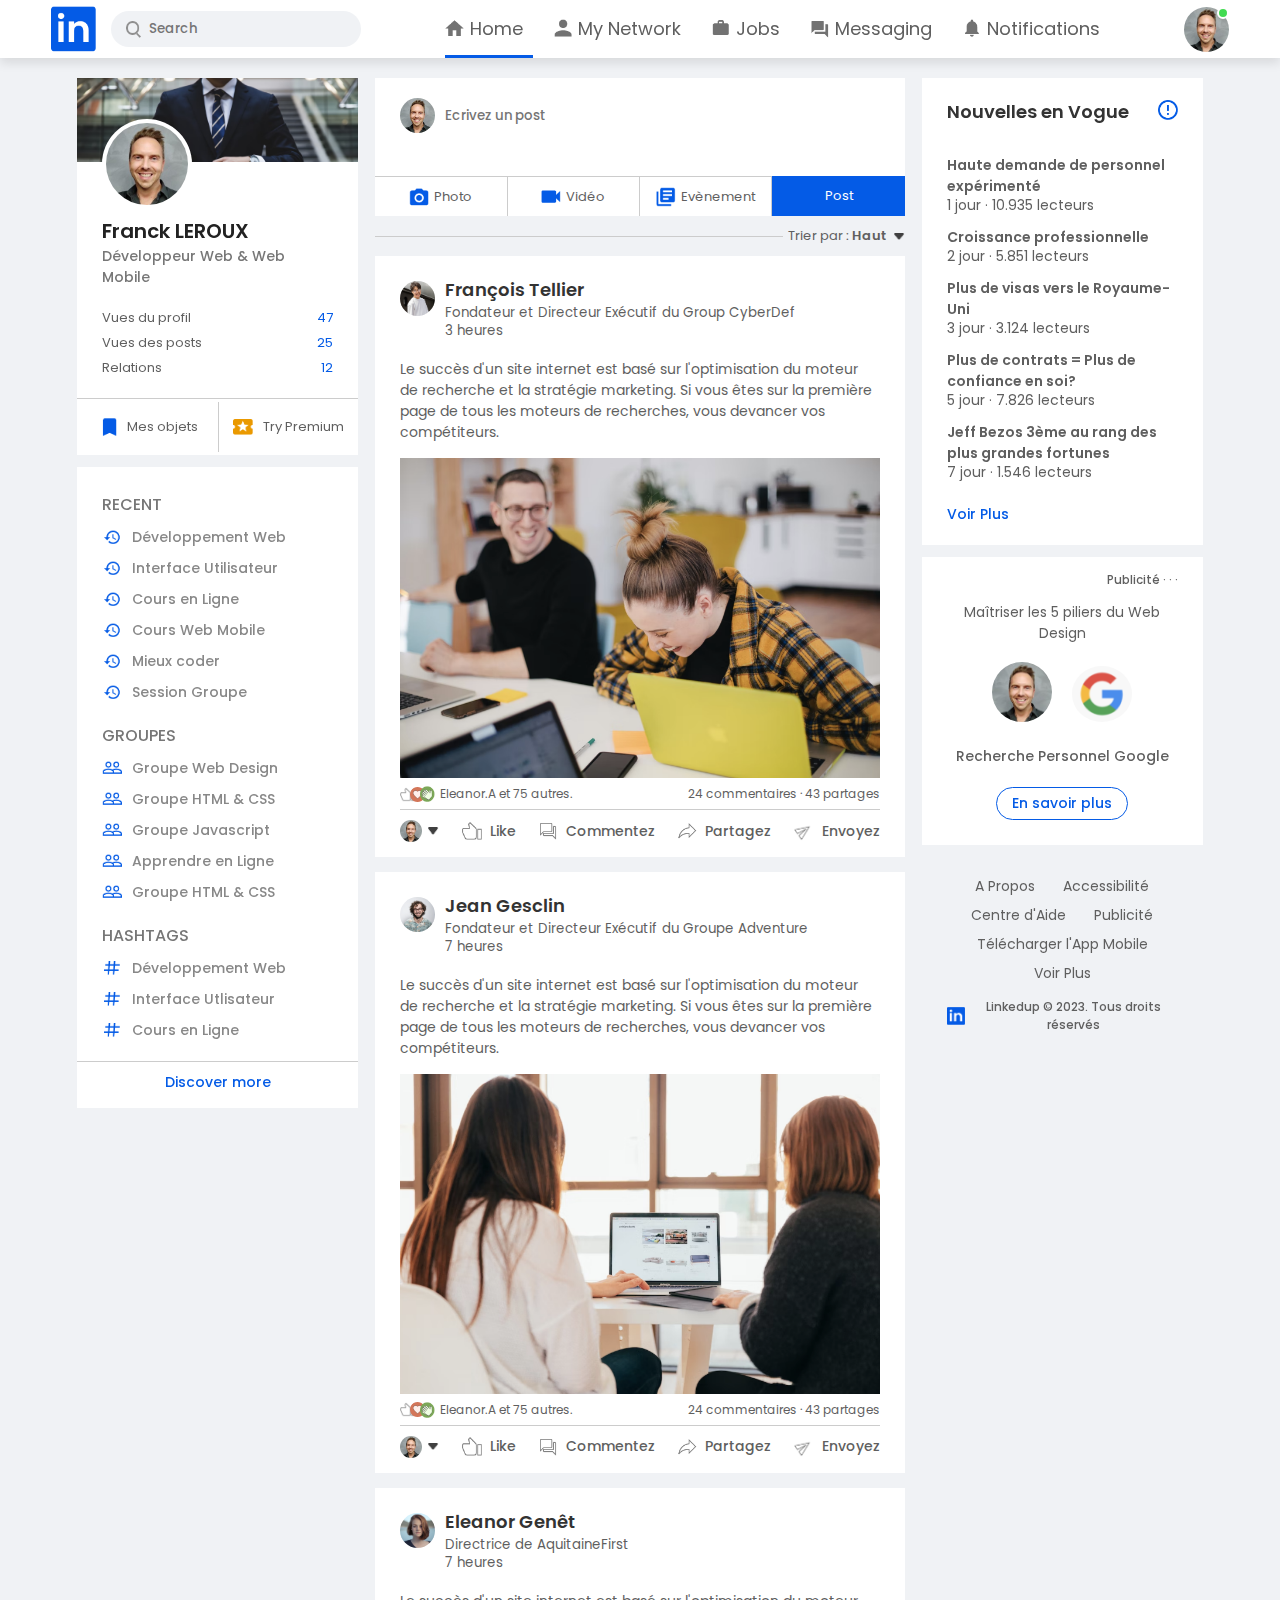
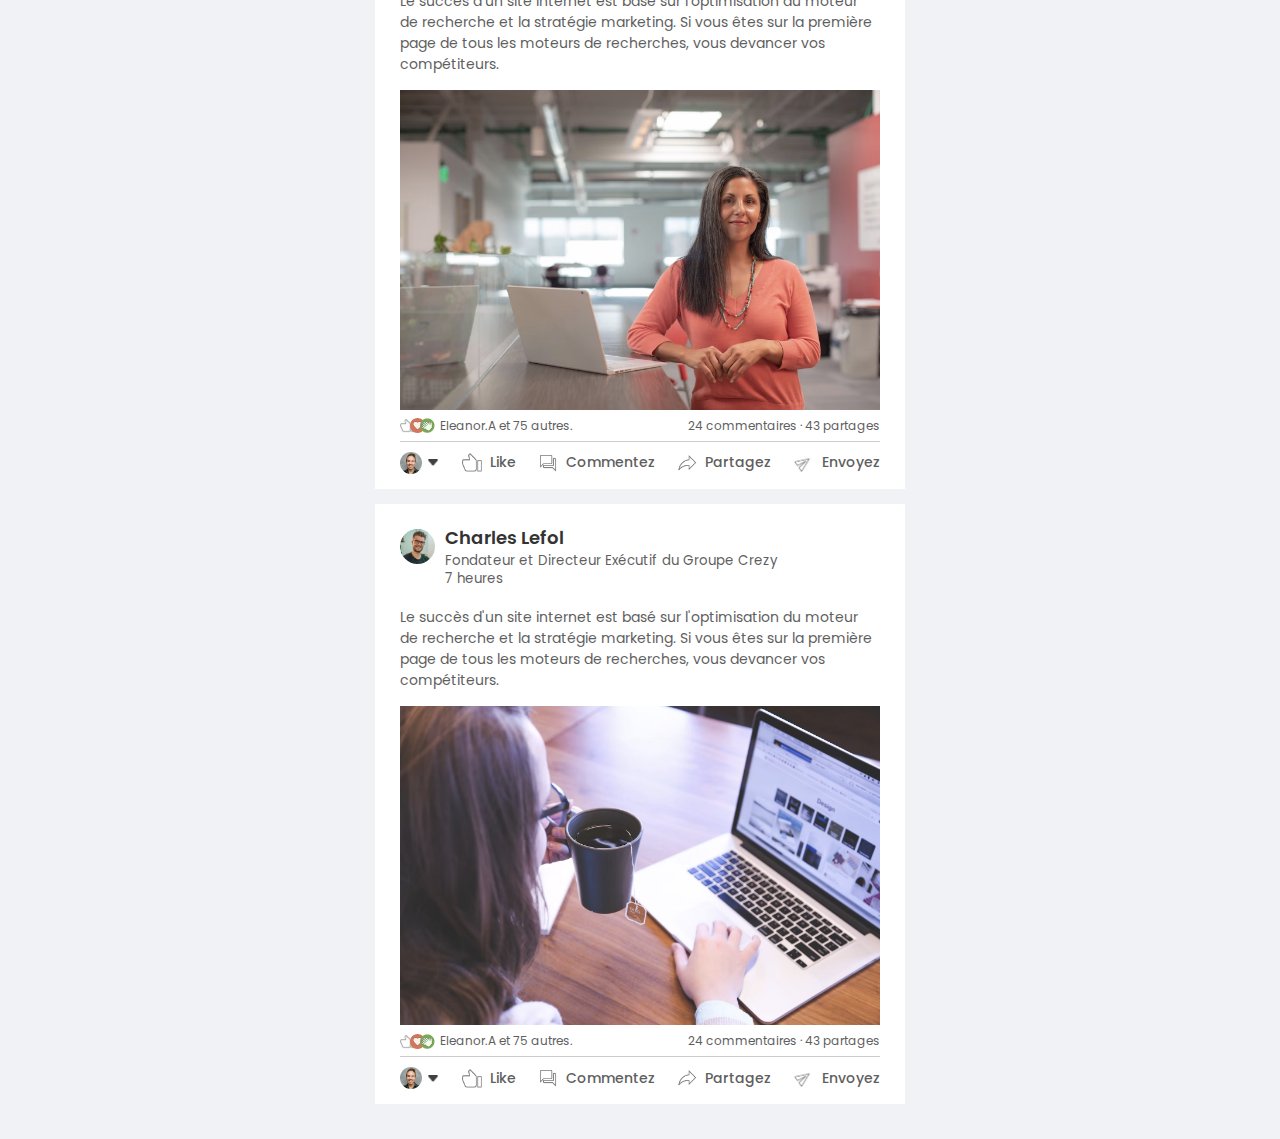
==== index.html @ a4072cbd "new" ====
<!DOCTYPE html>
<html lang="fr">

<head>
    <meta charset="UTF-8">
    <meta name="viewport" content="width=device-width, initial-scale=1.0">
    <title>LinkedUp</title>
    <link rel="stylesheet" href="assets/css/style.css">
    <link rel="preconnect" href="https://fonts.googleapis.com">
    <link rel="preconnect" href="https://fonts.gstatic.com" crossorigin>
    <link href="https://fonts.googleapis.com/css2?family=Poppins:wght@100;200;300;400;500;600;700;800&display=swap"
        rel="stylesheet">
</head>

<body>
    <nav class="navbar">
        <div class="navbar-left">
            <a href="index.html"><img src="assets/images/logo.png" class="logo"></a>
            <div class="search-box">
                <img src="assets/images/search.png">
                <input type="text" placeholder="Search">
            </div>
        </div>

        <div class="navbar-center">
            <ul>
                <li><a href="#" class="active-link"><img src="assets/images/home.png"><span>Home</span></a></li>
                <li><a href="#"><img src="assets/images/network.png"><span>My Network</span></a></li>
                <li><a href="#"><img src="assets/images/jobs.png"><span>Jobs</span></a></li>
                <li><a href="#"><img src="assets/images/message.png"><span>Messaging</span></a></li>
                <li><a href="#"><img src="assets/images/notification.png"><span>Notifications</span></a></li>
            </ul>
        </div>
        <div class="navbar-right">
            <div class="online">
                <img src="assets/images/maphoto.jpg" class="nav-profile-img">
            </div>
        </div>

        <!---------- PROFILE_DROP_DOWN_MENU ---------->

        <div class="profile-menu-wrap" id="profileMenu">
            <div class="profile-menu">
                <div class="user-info">
                    <img src="assets/images/maphoto.jpg">
                    <div>
                        <h3>Franck LEROUX</h3>
                        <a href="#">Voir mon profil</a>
                    </div>
                    <div id="dark-btn"><span></span></div>
                </div>
                <hr>
                <a href="#" class="profile-menu-link">
                    <img src="assets/images/feedback.png">
                    <p>Give Feedback</p>
                    <span>></span>
                </a>
                <a href="#" class="profile-menu-link">
                    <img src="assets/images/setting.png">
                    <p>Réglages & Confidentialité</p>
                    <span>></span>
                </a>
                <a href="#" class="profile-menu-link">
                    <img src="assets/images/help.png">
                    <p>Aide & Support</p>
                    <span>></span>
                </a>
                <a href="#" class="profile-menu-link">
                    <img src="assets/images/display.png">
                    <p>Affichage & Accessibilité</p>
                    <span>></span>
                </a>
                <a href="#" class="profile-menu-link">
                    <img src="assets/images/logout.png">
                    <p>Déconnexion</p>
                    <span>></span>
                </a>
            </div>
        </div>
    </nav>

    <!---------- CONTENT ---------->
    <div class="container">
        <!---------- LEFT_SIDE ---------->
        <div class="left-sidebar">
            <div class="sidebar-profile-box">
                <img src="assets/images/cover-pic.png" width="100%">
                <div class="sidebar-profile-info">
                    <img src="assets/images/maphoto.jpg">
                    <h1>Franck LEROUX</h1>
                    <h3>Développeur Web & Web Mobile</h3>
                    <ul>
                        <li>Vues du profil<span>47</span></li>
                        <li>Vues des posts<span>25</span></li>
                        <li>Relations<span>12</span></li>
                    </ul>
                </div>

                <div class="sidebar-profile-link">
                    <a href="#"><img src="assets/images/items.png">Mes objets</a>
                    <a href="#"><img src="assets/images/premium.png">Try Premium</a>
                </div>
            </div>
            <div class="sidebar-activity">
                <h3>RECENT</h3>
                <a href="#"><img src="assets/images/recent.png">Développement Web</a>
                <a href="#"><img src="assets/images/recent.png">Interface Utilisateur</a>
                <a href="#"><img src="assets/images/recent.png">Cours en Ligne</a>
                <a href="#"><img src="assets/images/recent.png">Cours Web Mobile</a>
                <a href="#"><img src="assets/images/recent.png">Mieux coder</a>
                <a href="#"><img src="assets/images/recent.png">Session Groupe</a>
                <h3>GROUPES</h3>
                <a href="#"><img src="assets/images/group.png">Groupe Web Design</a>
                <a href="#"><img src="assets/images/group.png">Groupe HTML & CSS</a>
                <a href="#"><img src="assets/images/group.png">Groupe Javascript</a>
                <a href="#"><img src="assets/images/group.png">Apprendre en Ligne</a>
                <a href="#"><img src="assets/images/group.png">Groupe HTML & CSS</a>
                <h3>HASHTAGS</h3>
                <a href="#"><img src="assets/images/hashtag.png">Développement Web</a>
                <a href="#"><img src="assets/images/hashtag.png">Interface Utlisateur</a>
                <a href="#"><img src="assets/images/hashtag.png">Cours en Ligne</a>
                <div class="discover-more-link">
                    <a href="#">Discover more</a>
                </div>
            </div>

        </div>
        <!---------- MAIN_CONTENT ---------->
        <div class="main-content">
            <div class="create-post">
                <div class="create-post-input">
                    <img src="assets/images/maphoto.jpg">
                    <textarea rows="3" placeholder="Ecrivez un post"></textarea>
                </div>
                <div class="create-post-links">
                    <li><img src="assets/images/photo.png">Photo</li>
                    <li><img src="assets/images/video.png">Vidéo</li>
                    <li><img src="assets/images/event.png">Evènement</li>
                    <li>Post</li>
                </div>
            </div>

            <div class="sort-by">
                <hr>
                <p>Trier par : <span>Haut <img src="assets/images/down-arrow.png"></span></p>
            </div>

            <div class="post">
                <div class="post-author">
                    <img src="assets/images/user-5.png">
                    <div>
                        <h1>François Tellier</h1>
                        <small>Fondateur et Directeur Exécutif du Group CyberDef</small>
                        <small>3 heures</small>
                    </div>
                </div>
                <p>Le succès d'un site internet est basé sur l'optimisation du moteur de recherche et la stratégie
                    marketing. Si vous êtes sur la première page de tous les moteurs de recherches, vous devancer vos
                    compétiteurs.</p>
                <img src="assets/images/post-image-1.png" width="100%">
                <div class="post-stats">
                    <div>
                        <img src="assets/images/thumbsup.png">
                        <img src="assets/images/love.png">
                        <img src="assets/images/clap.png">
                        <span class="liked-users">Eleanor.A et 75 autres.</span>
                    </div>
                    <div>
                        <span>24 commentaires &middot; 43 partages</span>
                    </div>
                </div>
                <div class="post-activity">
                    <div>
                        <img src="assets/images/maphoto.jpg" class="post-activity-user-icon">
                        <img src="assets/images/down-arrow.png" class="post-activity-arrow-icon">
                    </div>
                    <div class="post-activity-link">
                        <img src="assets/images/like.png">
                        <span>Like</span>
                    </div>
                    <div class="post-activity-link">
                        <img src="assets/images/comment.png">
                        <span>Commentez</span>
                    </div>
                    <div class="post-activity-link">
                        <img src="assets/images/share.png">
                        <span>Partagez</span>
                    </div>
                    <div class="post-activity-link">
                        <img src="assets/images/send.png">
                        <span>Envoyez</span>
                    </div>
                </div>
            </div>
            <div class="post">
                <div class="post-author">
                    <img src="assets/images/user-2.png">
                    <div>
                        <h1>Jean Gesclin</h1>
                        <small>Fondateur et Directeur Exécutif du Groupe Adventure</small>
                        <small>7 heures</small>
                    </div>
                </div>
                <p>Le succès d'un site internet est basé sur l'optimisation du moteur de recherche et la stratégie
                    marketing. Si vous êtes sur la première page de tous les moteurs de recherches, vous devancer vos
                    compétiteurs.</p>
                <img src="assets/images/post-image-2.png" width="100%">
                <div class="post-stats">
                    <div>
                        <img src="assets/images/thumbsup.png">
                        <img src="assets/images/love.png">
                        <img src="assets/images/clap.png">
                        <span class="liked-users">Eleanor.A et 75 autres.</span>
                    </div>
                    <div>
                        <span>24 commentaires &middot; 43 partages</span>
                    </div>
                </div>
                <div class="post-activity">
                    <div>
                        <img src="assets/images/maphoto.jpg" class="post-activity-user-icon">
                        <img src="assets/images/down-arrow.png" class="post-activity-arrow-icon">
                    </div>
                    <div class="post-activity-link">
                        <img src="assets/images/like.png">
                        <span>Like</span>
                    </div>
                    <div class="post-activity-link">
                        <img src="assets/images/comment.png">
                        <span>Commentez</span>
                    </div>
                    <div class="post-activity-link">
                        <img src="assets/images/share.png">
                        <span>Partagez</span>
                    </div>
                    <div class="post-activity-link">
                        <img src="assets/images/send.png">
                        <span>Envoyez</span>
                    </div>
                </div>
            </div>
            <div class="post">
                <div class="post-author">
                    <img src="assets/images/user-3.png">
                    <div>
                        <h1>Eleanor Genêt</h1>
                        <small>Directrice de AquitaineFirst</small>
                        <small>7 heures</small>
                    </div>
                </div>
                <p>Le succès d'un site internet est basé sur l'optimisation du moteur de recherche et la stratégie
                    marketing. Si vous êtes sur la première page de tous les moteurs de recherches, vous devancer vos
                    compétiteurs.</p>
                <img src="assets/images/post-image-3.png" width="100%">
                <div class="post-stats">
                    <div>
                        <img src="assets/images/thumbsup.png">
                        <img src="assets/images/love.png">
                        <img src="assets/images/clap.png">
                        <span class="liked-users">Eleanor.A et 75 autres.</span>
                    </div>
                    <div>
                        <span>24 commentaires &middot; 43 partages</span>
                    </div>
                </div>
                <div class="post-activity">
                    <div>
                        <img src="assets/images/maphoto.jpg" class="post-activity-user-icon">
                        <img src="assets/images/down-arrow.png" class="post-activity-arrow-icon">
                    </div>
                    <div class="post-activity-link">
                        <img src="assets/images/like.png">
                        <span>Like</span>
                    </div>
                    <div class="post-activity-link">
                        <img src="assets/images/comment.png">
                        <span>Commentez</span>
                    </div>
                    <div class="post-activity-link">
                        <img src="assets/images/share.png">
                        <span>Partagez</span>
                    </div>
                    <div class="post-activity-link">
                        <img src="assets/images/send.png">
                        <span>Envoyez</span>
                    </div>
                </div>
            </div>
            <div class="post">
                <div class="post-author">
                    <img src="assets/images/user-1.png">
                    <div>
                        <h1>Charles Lefol</h1>
                        <small>Fondateur et Directeur Exécutif du Groupe Crezy</small>
                        <small>7 heures</small>
                    </div>
                </div>
                <p>Le succès d'un site internet est basé sur l'optimisation du moteur de recherche et la stratégie
                    marketing. Si vous êtes sur la première page de tous les moteurs de recherches, vous devancer vos
                    compétiteurs.</p>
                <img src="assets/images/post-image-4.png" width="100%">
                <div class="post-stats">
                    <div>
                        <img src="assets/images/thumbsup.png">
                        <img src="assets/images/love.png">
                        <img src="assets/images/clap.png">
                        <span class="liked-users">Eleanor.A et 75 autres.</span>
                    </div>
                    <div>
                        <span>24 commentaires &middot; 43 partages</span>
                    </div>
                </div>
                <div class="post-activity">
                    <div>
                        <img src="assets/images/maphoto.jpg" class="post-activity-user-icon">
                        <img src="assets/images/down-arrow.png" class="post-activity-arrow-icon">
                    </div>
                    <div class="post-activity-link">
                        <img src="assets/images/like.png">
                        <span>Like</span>
                    </div>
                    <div class="post-activity-link">
                        <img src="assets/images/comment.png">
                        <span>Commentez</span>
                    </div>
                    <div class="post-activity-link">
                        <img src="assets/images/share.png">
                        <span>Partagez</span>
                    </div>
                    <div class="post-activity-link">
                        <img src="assets/images/send.png">
                        <span>Envoyez</span>
                    </div>
                </div>
            </div>

        </div>
        <!---------- RIGHT_SIDE ---------->
        <div class="right-sidebar">
            <div class="sidebar-news">
                <img src="assets/images/more.png" class="info-icon">
                <h3>Nouvelles en Vogue</h3>
                <a href="#">Haute demande de personnel expérimenté</a>
                <span>1 jour &middot; 10.935 lecteurs</span>

                <a href="#">Croissance professionnelle</a>
                <span>2 jour &middot; 5.851 lecteurs</span>

                <a href="#">Plus de visas vers le Royaume-Uni</a>
                <span>3 jour &middot; 3.124 lecteurs</span>

                <a href="#">Plus de contrats = Plus de confiance en soi?</a>
                <span>5 jour &middot; 7.826 lecteurs</span>

                <a href="#">Jeff Bezos 3ème au rang des plus grandes fortunes</a>
                <span>7 jour &middot; 1.546 lecteurs</span>

                <a href="#" class="read-more-link">Voir Plus</a>
            </div>
            <div class="sidebar-ad">
                <small>Publicité &middot; &middot; &middot;</small>
                <p>Maîtriser les 5 piliers du Web Design</p>
                <div>
                    <img src="assets/images/maphoto.jpg">
                    <img src="assets/images/google.png">
                </div>
                <b>Recherche Personnel Google</b>
                <a href="#" class="ad-link">En savoir plus</a>
            </div>
            <div class="sidebar-useful-links">
                <a href="#">A Propos</a>
                <a href="#">Accessibilité</a>
                <a href="#">Centre d'Aide</a>
                <a href="#">Publicité</a>
                <a href="#">Télécharger l'App Mobile</a>
                <a href="#">Voir Plus</a>

                <div class="copyright-msg">
                    <img src="assets/images/logo.png">
                    <p>Linkedup &copy; 2023. Tous droits réservés</p>
                </div>

            </div>
        </div>
    </div>

    <script src="assets/js/script.js"></script>
</body>

</html>
---- assets/css/style.css ----
*{
    margin:0;
    padding:0;
    box-sizing:border-box;
    font-family: 'Poppins', sans-serif;
}
body{
    background-color: #f0f2f5;
    color:#5f5f5f;
}
a{
    text-decoration:none;
    color:#5f5f5f;
}
.navbar{
    display:flex;
    justify-content: space-between;
    align-items: center;
    background: #fff;
    padding:6px 4%;
    position:sticky;
    top:0;
    z-index:100;
    box-shadow:0 5px 10px rgba(0,0,0,0.1);
}
.logo{
    width:45px;
    margin-right:15px;
    display:block;
}
.navbar-center ul li{
    display:inline-block;
    list-style: none; 
}
.navbar-center ul li a{
    display: flex;
    align-items: center;
    text-decoration: none;
    font-size:18px;
    margin:5px 8px;
    padding-right:5px;
    position:relative;
}
.navbar-center ul li a img{
    width:30px;
}
.nav-profile-img{
    width:45px;
    border-radius:50%;
    display:block;
    cursor:pointer;
}
.online{
    position:relative;
}
.online::after{
    content:'';
    width:8px;
    height:8px;
    position:absolute;
    top:0;
    right:0;
    background-color: #41db51;
    border:2px solid #fff;
    border-radius:50%;
}
.navbar-center ul li a::after{
    content:'';
    width:0%;
    height:3px;
    background-color: #045be6;
    position:absolute;
    left:5px;
    bottom:-15px;
    transition: width 0.3s;
}
.navbar-center ul li a:hover::after,
.navbar-center ul li a.active-link::after{
    width:100%;
}
.search-box{
    background-color:#f0f2f5;
    width:250px;
    border-radius:20px;
    display:flex;
    align-items:center;
    padding:0 15px;   
}
.search-box img{
    width:15px;
}
.search-box input{
    width:100%;
    border:0;
    outline:none;
    padding:8px;
    background-color: transparent;
}

.navbar-left{
    display:flex;
    align-items: center;
}
.container{
    padding:20px 6%;
    display:flex;
    flex-wrap:wrap;
    justify-content: space-between;
}

/* ---------- left-sidebar ---------- */

.left-sidebar{ 
    position:sticky;
    top:78px;
    align-self: flex-start;
    flex-basis:25%;
}
.sidebar-profile-box{
    background: #fff;
}
.sidebar-profile-info{
    padding:0 25px;
}
.sidebar-profile-info img{
    background: #fff;
    padding:4px;
    width:90px;
    border-radius:50%;
    margin-top:-50px;
}
.sidebar-profile-info h1{
    font-size:20px;
    font-weight:600;
    color:#222;
}
.sidebar-profile-info h3{
    font-size:14px;
    font-weight:500;
    color:#777;
}
.sidebar-profile-info ul{
    list-style: none;
    margin:20px 0;
}
.sidebar-profile-info ul li{
    width: 100%;
    font-size: 13px;
    margin:5px 0;
}
.sidebar-profile-info ul li span{
    float:right;
    color:#045be6;
}
.sidebar-profile-link{
    display:flex;
    align-items: center;
    border-top:1px solid #ccc;
}
.sidebar-profile-link a{
    flex-basis: 50%;
    display:flex;
    align-items: center;
    justify-content:center;
    padding:15px 0;
    font-size:13px;
    border-left:1px solid #ccc;
}
.sidebar-profile-link a:first-child{
    border:0;
}
.sidebar-profile-link a img{
    width:30px;
    padding-right:10px;
}
.sidebar-activity{
    background: #fff;
    padding:5px 25px;
    margin:12px 0;
}
.sidebar-activity h3{
    color:#777;
    font-size:16px;
    font-weight:500;
    margin:20px 0 10px;
}
.sidebar-activity a{
    display:flex;
    align-items:center;
    font-size:14px;
    font-weight:500;
    color:#888;
    margin:10px 0;
}
.sidebar-activity a img{
    width:20px;
    margin-right:10px;
}
.discover-more-link{
    border-top:1px solid #ccc;
    text-align:center;
    margin-top:20px;
    margin-left:-25px;
    margin-right:-25px;
}
.discover-more-link a{
    color:#045be6;
    display:inline-block;
    margin:10px 0;
}

/* ---------- right-sidebar ---------- */

.right-sidebar{
    position:sticky;
    top:78px;
    align-self: flex-start;
    flex-basis:25%;
}
.sidebar-news{
    background: #fff;
    padding:10px 25px;
}
.info-icon{
    width: 20px;
    float:right;
    margin-top:12px;
}
.sidebar-news h3{
    font-size:18px;
    font-weight:600;
    color:#333;
    margin:10px 0 30px;
}
.sidebar-news a{
    display:block;
    font-size:14px;
    font-weight:600;
    margin-top:10px;
    margin-bottom:-5px;
}
.sidebar-news span{
    font-size:14px;
}
.sidebar-news .read-more-link{
    color:#045be6;
    font-weight:500;
    margin:20px 0 10px;
}
.sidebar-ad{
    background: #fff;
    padding:15px 25px;
    text-align: center;
    margin:12px 0;
    font-size:14px;
}
.sidebar-ad img{
    width:60px;
    border-radius:50%;
    margin:8px;
}
.sidebar-ad small{
    float:right;
    font-weight:500;
}
.sidebar-ad p{
    margin:30px 0 10px;
}
.sidebar-ad b{
    display:block;
    font-weight:500;
    margin-top:10px;
}
.ad-link{
    display:inline-block;
    border:1px solid #045be6;
    border-radius:30px;
    margin:20px auto 10px;
    padding:5px 15px;
    color:#045be6;
    font-weight: 500;
}
.sidebar-useful-links{
    padding:15px 25px;
    text-align: center;
}
.sidebar-useful-links a{
    display: inline-block;
    font-size:14px;
    margin:4px 12px;
}
.copyright-msg{
    display:flex;
    align-items:center;
    justify-content: center;
    font-size:12px;
    margin-top:10px;
    font-weight: 500;
}
.copyright-msg img{
    width:18px;
    margin-right:5px;
}

/* ---------- main-content ---------- */
.main-content{
    flex-basis:47%;
    align-self: flex-start;
}
.create-post{
    background: #fff;
}
.create-post-input{
    padding: 20px 25px 10px;
    display:flex;
    align-items: flex-start;
}
.create-post-input img{
    width:35px;
    border-radius:50%;
    margin-right:10px;
}
.create-post-input textarea{
    width:100%;
    border:0;
    outline:0;
    resize:none;
    background:transparent;
    margin-top:8px;
}
::placeholder{
    font-weight: 500;
}
.create-post-links{
    display: flex;
    align-items: flex-start;  
}
.create-post-links li{
    list-style: none;
    border-top:1px solid #ccc;
    border-right:1px solid #ccc;
    flex-basis:25%;
    height:40px;
    font-size:13px;
    display:flex;
    align-items:center;
    justify-content: center;
    cursor:pointer;
}
.create-post-links li:last-child{
    border-top:0;
    border-right:0;
    background: #045be6;
    color: #fff;

}
.create-post-links li img{
    width:20px;
    margin-right:5px;
}
.sort-by{
    display:flex;
    align-items: center;
    margin:10px 0;
}
.sort-by hr{
    flex:1;
    border:0;
    height:1px;
    background: #ccc;
}
.sort-by p{
    font-size:13px;
    padding-left:5px;
}
.sort-by p span{
    font-weight:600;
    cursor:pointer;
}
.sort-by p span img{
    width:12px;
    margin-left:3px;
}
.post{
    background: #fff;
    padding:20px 25px 5px;
    margin: 5px 0 15px;
}
.post-author{
    display:flex;
    justify-content: flex-start;
    margin-bottom:20px;
}
.post-author img{
    width:35px;
    height:35px;
    border-radius:50%;
    margin-right:10px;
    margin-top:5px;
}
.post-author h1{
    font-size:18px;
    font-weight:600;
    color: #333;
}
.post-author small{
    display:block;
    margin-bottom:-2px;
}
.post p{
    font-size:14px;
    margin-bottom:15px;
}
.post-stats{
    display:flex;
    flex-wrap: wrap;
    align-items: center;
    justify-content: space-between;
    font-size:12px;
    border-bottom:1px solid #ccc;
    padding-bottom:6px;
    cursor:pointer;
}
.post-stats div{
    display:flex;
    align-items:center;
}
.post-stats img{
    width:15px;
    margin-right:-5px;
}
.liked-users{
    margin-left:10px;
}
.post-activity{
    display:flex;
    align-items: center;
    justify-content: space-between;
    padding:10px 0;
    font-size:14px;
    font-weight:500;
}
.post-activity div{
    display: flex;
    align-items: center;  
}
.post-activity-user-icon{
    width:22px;
    border-radius:50%;
}
.post-activity-arrow-icon{
    width:12px;
    margin-left:5px;
}
.post-activity-link img{
    width:20px;
    margin-right:8px;
}

/* ---------- PROFILE_DROP_DOWN_MENU ---------- */

.profile-menu-wrap{
    position:absolute;
    top:100%;
    right:5%;
    width:90%;
    max-width:380px;
    max-height:0;
    overflow: hidden;
    transition: max-height 0.5s;
}
.profile-menu-wrap.open-menu{
    max-height:450px;
}
.profile-menu{
    background: #222;
    color:#fff;
    padding: 20px;
    margin:10px;
}
.user-info{
    display:flex;
    align-items:center;

}
.user-info img{
    width:50px;
    border-radius:50%;
    margin-right:15px;
}
.user-info h3{
    font-weight:500;
    margin-bottom:-7px;
}
.user-info a{
    color:#c9dbf8;
    font-size:13px;
}
#dark-btn{
    display:flex;
    position:relative;
    margin-left:72px;
  /*  top:45px;
    right:30px; */
    background-color: #666;
    width:44px;
    border-radius: 15px;
    padding: 2px 3px;
    cursor:pointer;
    transition:0.3s;
}
#dark-btn span{
    width:18px;
    height:18px;
    background-color: #f0f2f5;
    border-radius: 50%;
    display:inline-block;
}
#dark-btn.dark-btn-on{
    padding-left:23px;
    background-color: #666;
}

.profile-menu hr{
    border:0;
    height:1px;
    width:100%;
    background: #fff;
    margin:15px 0 10px;
}
.profile-menu-link{
    display:flex;
    align-items:center;
    color: #fff;
    margin:20px 0;
    font-size: 14px;
}
.profile-menu-link img{
    width:40px;
    border-radius:50%;
    margin-right:15px;
}
.profile-menu-link p{
    width:100%;
}
.profile-menu-link span{
    font-size: 18px;
    font-weight: 500;
}

/* ---------- PROFILE_PAGE ---------- */

.profile-main{
    flex-basis: 73%;
}
.profile-sidebar{
    flex-basis: 25%;
    align-self: flex-start;
    position:sticky;
    top: 78px;
}
.profile-container{
    background: #fff;  
}
.profile-container-inner{
    padding:0 4% 10px;
}
.profile-pic{
    width:150px;
    border-radius:50%;
    padding:5px;
    margin-top:-80px;
    background: #fff;
}
.profile-container h1{
    font-size:28px;
    font-weight: 600;
    color:#222;
}
.profile-container b{
    font-weight: 500;
}
.profile-container p{
    margin-top: 5px;
    font-size: 15px;
}
.profile-container p a{
    color:#045be6;
    font-weight: 500;
}
.mutual-connection{
    display:flex;
    align-items :center;
    margin:20px 0;
}
.mutual-connection img{
    width:30px;
    border-radius:50%;
    margin-right:5px;
}
.profile-btn{
    margin:20px 0;
}
.profile-btn a{
    display:inline-flex;
    align-items:center;
    background: #e4e6eb;
    padding:6px 15px;
    border-radius:4px;
    margin-right:10px;
}
.profile-btn a img{
    width:18px;
    margin-right:5px;
}
.profile-btn a:first-child{
    background: #045be6;
    color:#fff;
}
.profile-description{
    background: #fff;
    padding:20px 4% 30px;
    margin:12px 0;
}
.profile-description h2{
    color:#333;
    margin:10px 0 20px;
    font-weight: 600;
}
.see-more-link{
    display:block;
    text-align:right;
    font-size: 15px;
}
.profile-desc-row{
    display:flex;
    align-items: flex-start;
    margin:20px 0;
}
.profile-desc-row img{
    width:50px;
    margin-right:25px;
    margin-top:5px;
}
.profile-desc-row div{
    width:100%;
}
.profile-desc-row h3{
    font-size: 18px;
    font-weight: 600;
    color:#333;
}
.profile-desc-row b{
    display:block;
    font-weight: 500;
    font-size: 15px;
}
.profile-desc-row p{
    margin-top:15px;
}
.profile-desc-row hr{
    border:0;
    border-bottom:1px solid #999;
    margin-top:15px;
}
.experience-link{
    display:flex;
    align-items:center;
    justify-content: center;
    padding-top:20px;
    font-weight: 500;
}
.experience-link img{
    width:20px;
    margin-left:8px;
}
.skills-btn{
    display:inline-block;
    margin:10px 5px;
    padding:6px 18px;
    border:1px solid #777;
    border-radius:30px;
    font-size: 14px;
    font-weight: 500;
}
.language-btn{
    display:inline-block;
    background: #e4e6eb;
    margin:10px 5px;
    padding:6px 18px;
    border-radius:30px;
    font-size: 14px;
    font-weight: 500;
}
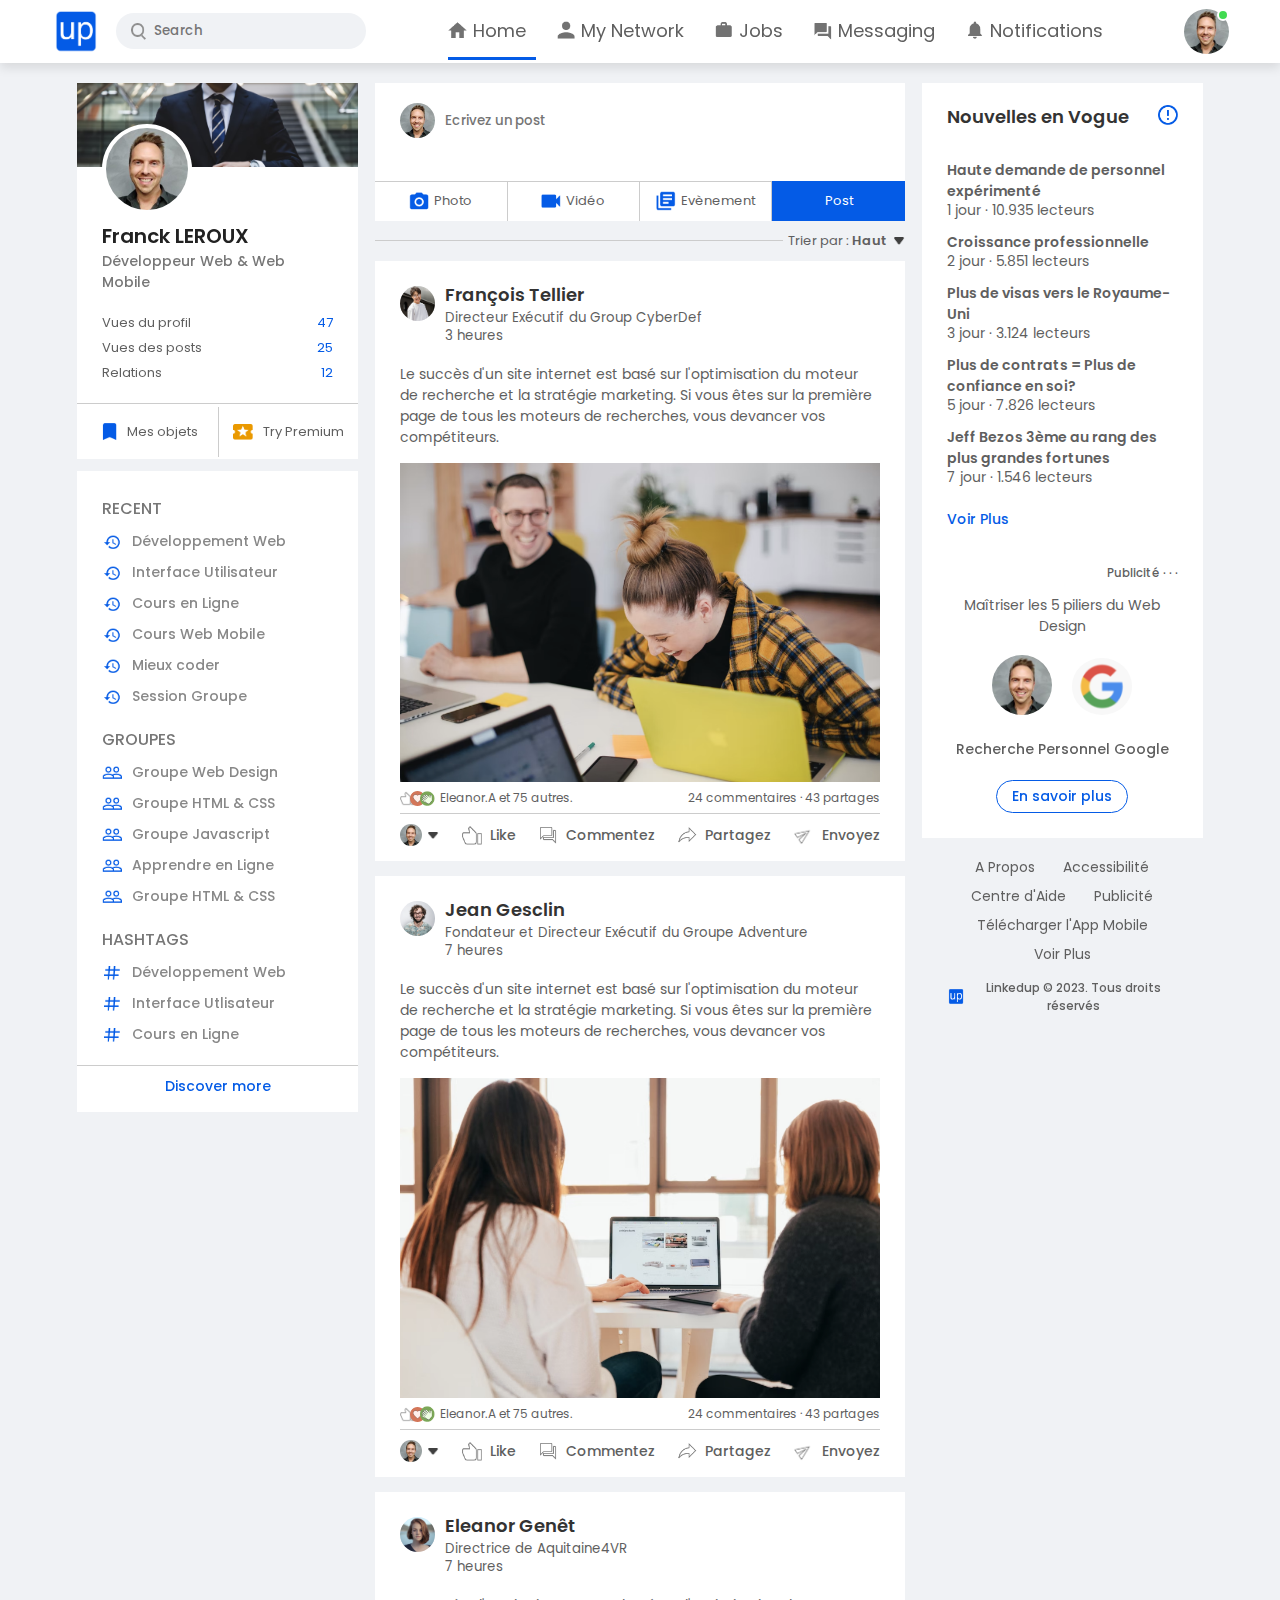
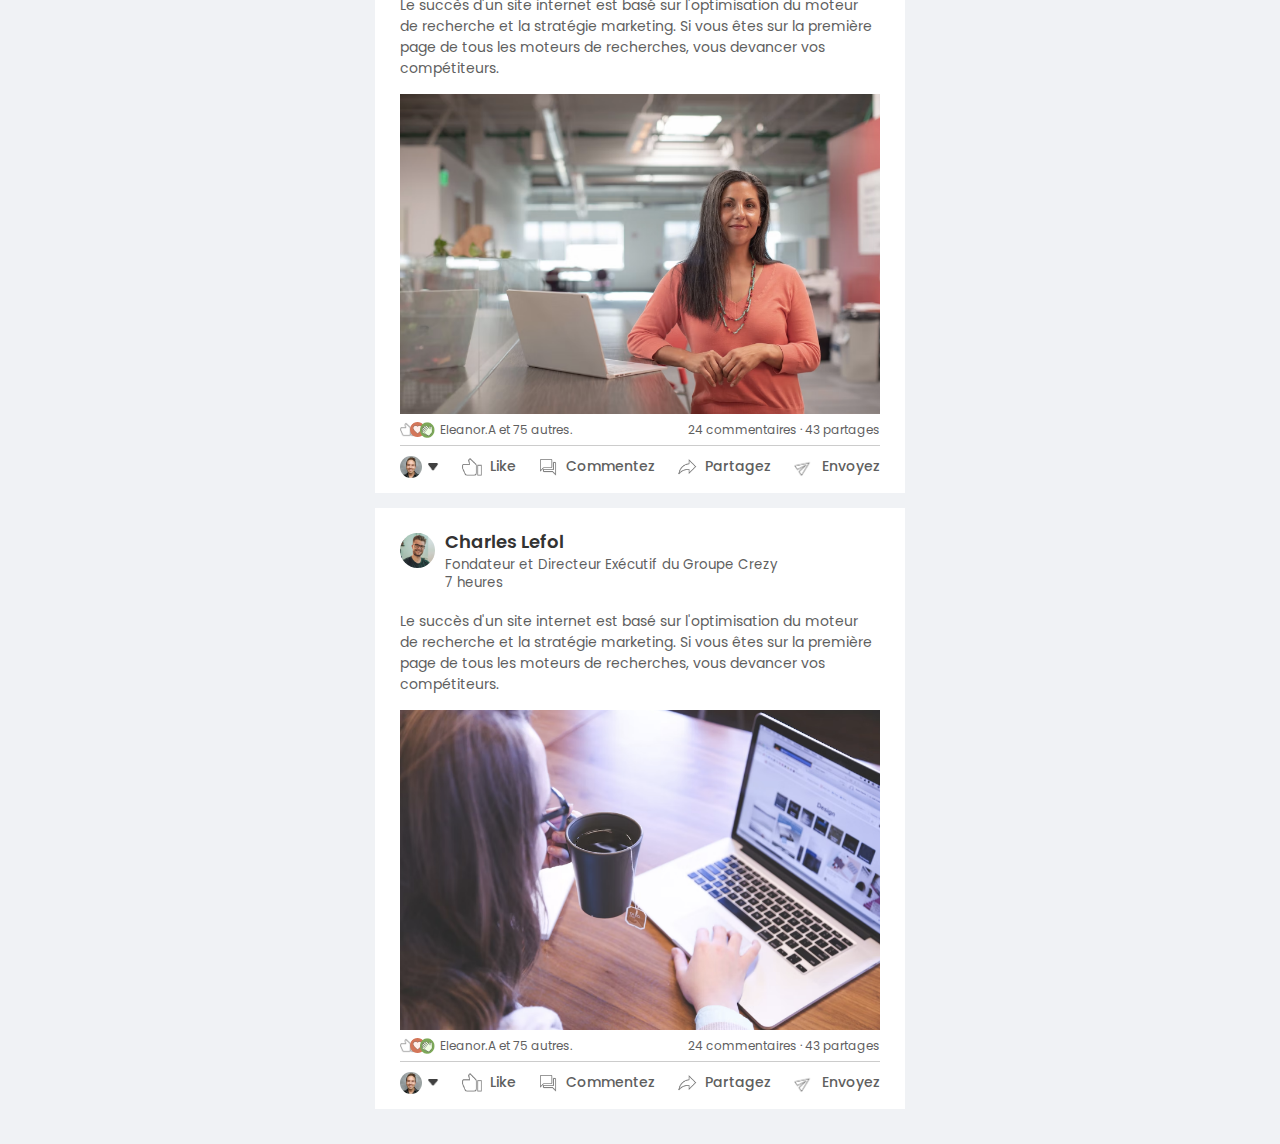
==== commit 66993bbe: "new" ====
--- a/index.html
+++ b/index.html
@@ -15,7 +15,7 @@
 <body>
     <nav class="navbar">
         <div class="navbar-left">
-            <a href="index.html"><img src="assets/images/logo.png" class="logo"></a>
+            <a href="index.html"><img src="assets/images/linkedup.png" class="logo"></a>
             <div class="search-box">
                 <img src="assets/images/search.png">
                 <input type="text" placeholder="Search">
@@ -150,7 +150,7 @@
                     <img src="assets/images/user-5.png">
                     <div>
                         <h1>François Tellier</h1>
-                        <small>Fondateur et Directeur Exécutif du Group CyberDef</small>
+                        <small>Directeur Exécutif du Group CyberDef</small>
                         <small>3 heures</small>
                     </div>
                 </div>
@@ -244,7 +244,7 @@
                     <img src="assets/images/user-3.png">
                     <div>
                         <h1>Eleanor Genêt</h1>
-                        <small>Directrice de AquitaineFirst</small>
+                        <small>Directrice de Aquitaine4VR</small>
                         <small>7 heures</small>
                     </div>
                 </div>
@@ -376,7 +376,7 @@
                 <a href="#">Voir Plus</a>
 
                 <div class="copyright-msg">
-                    <img src="assets/images/logo.png">
+                    <img src="assets/images/linkedup.png">
                     <p>Linkedup &copy; 2023. Tous droits réservés</p>
                 </div>
 
--- a/assets/css/style.css
+++ b/assets/css/style.css
@@ -24,7 +24,7 @@
     box-shadow:0 5px 10px rgba(0,0,0,0.1);
 }
 .logo{
-    width:45px;
+    width:50px;
     margin-right:15px;
     display:block;
 }
@@ -72,7 +72,7 @@
     position:absolute;
     left:5px;
     bottom:-15px;
-    transition: width 0.3s;
+    transition: width 0.4s;
 }
 .navbar-center ul li a:hover::after,
 .navbar-center ul li a.active-link::after{
@@ -688,7 +688,50 @@
     background: #e4e6eb;
     margin:10px 5px;
     padding:6px 18px;
+    border-radius:4px;
+    font-size: 14px;
+    font-weight: 500;
+}
+
+/* ---------- PROFILE_RIGHT_SIDEBAR ---------- */
+
+.profile-sidebar, .sidebar-ad{
+    margin:0;
+}
+.sidebar-people{
+    background: #fff;
+    padding:15px 25px;
+    margin:12px 0;
+    font-size:12px;
+}
+.sidebar-people h3{
+    font-size: 16px;
+    font-weight: 600;
+    margin:10px 0 20px;
+}
+.sidebar-people-row{
+    display:flex;
+    align-items: flex-start;
+    margin:6px 0;
+}
+.sidebar-people-row img{
+    width:40px;
+    border-radius:50%;
+    margin-right:8px;
+    margin-top:5px;
+}
+.sidebar-people-row h2{
+    font-size: 16px;
+    font-weight: 500;
+}
+.sidebar-people-row p{
+    font-size: 14px;
+}
+.sidebar-people-row a{
+    display: inline-block;
+    margin:10px 0;
+    padding: 5px 25px;
+    border:1px solid #5f5f5f;
     border-radius:30px;
-    font-size: 14px;
     font-weight: 500;
 }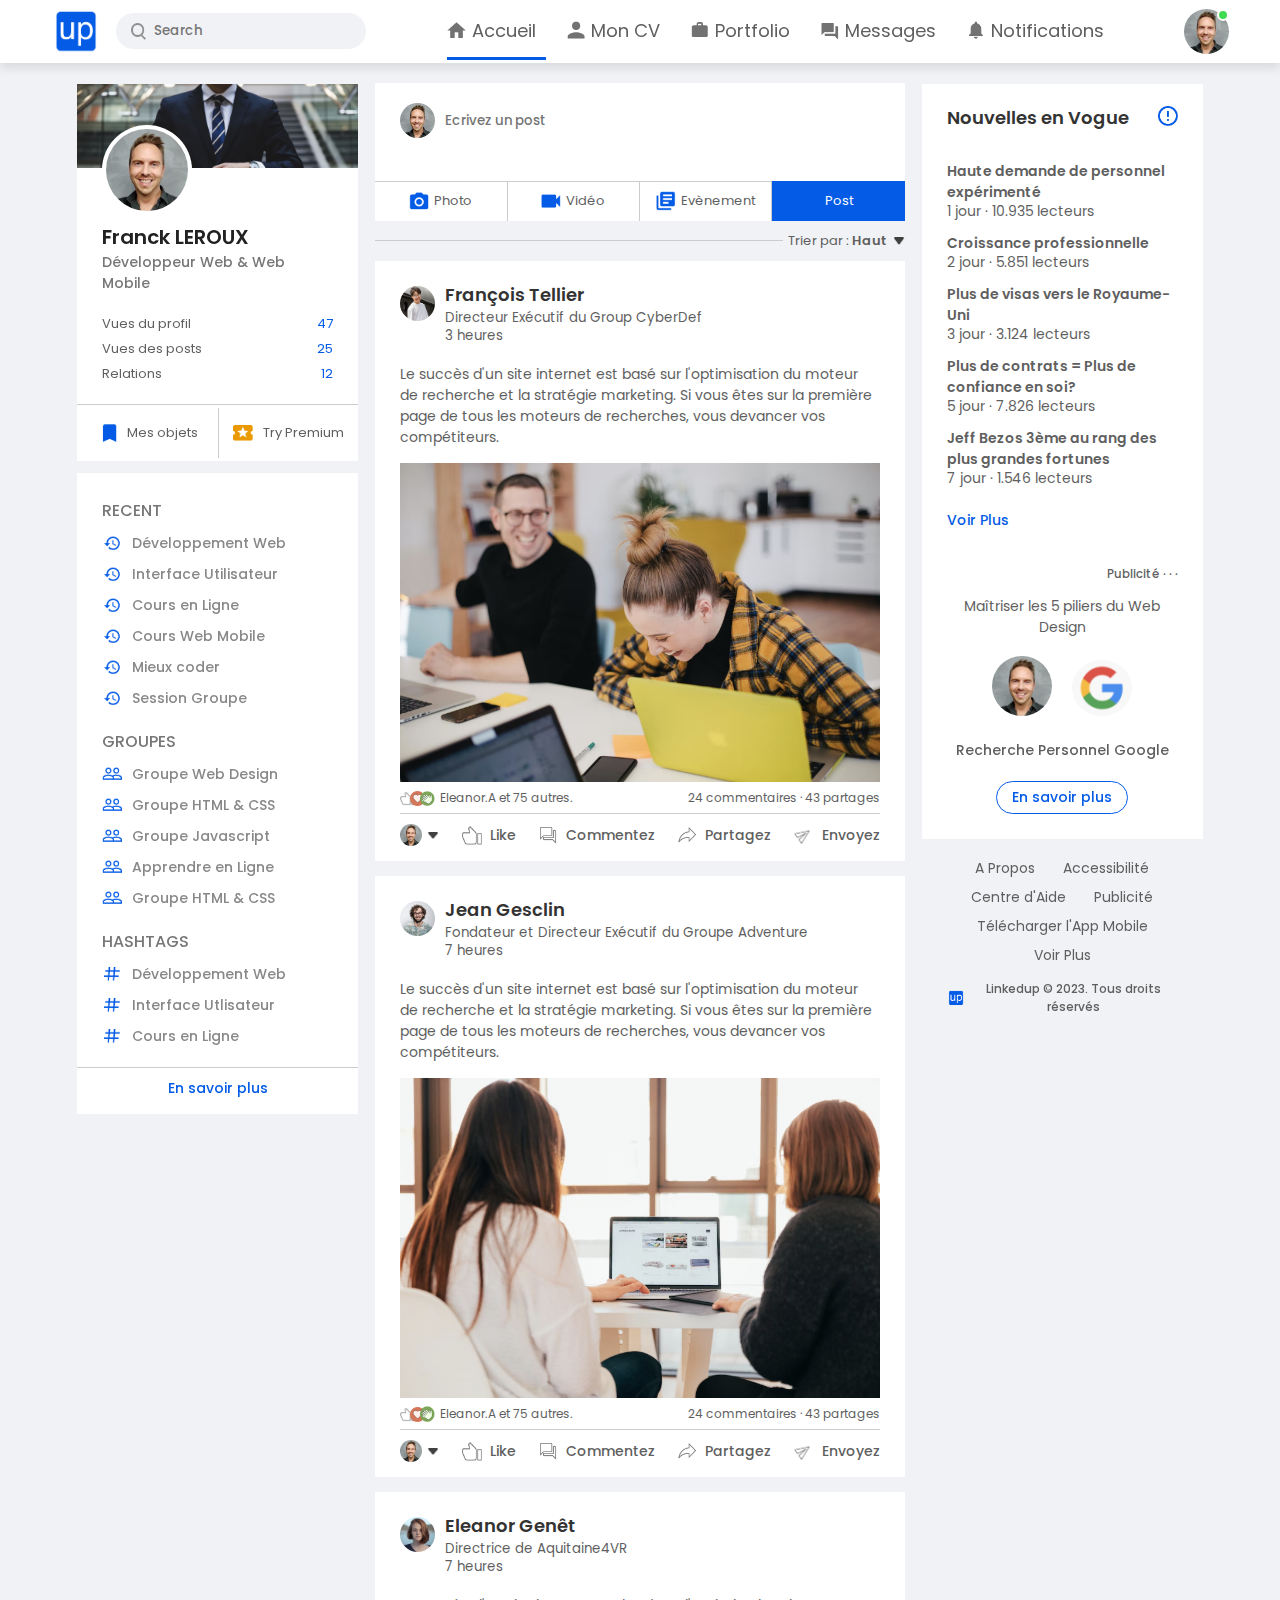
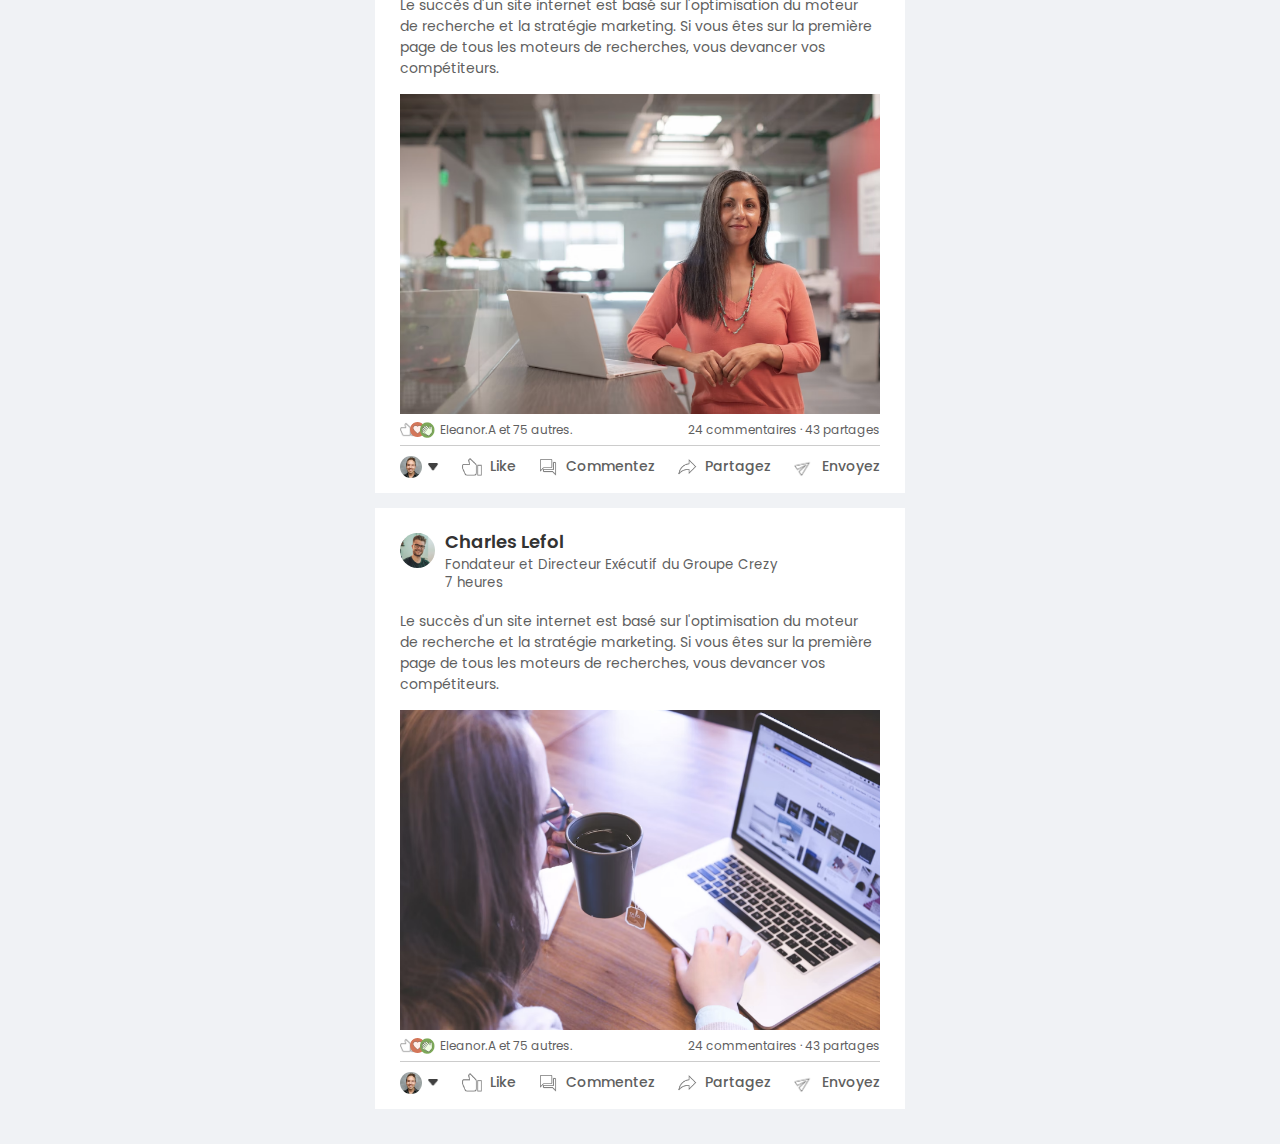
==== commit d36f0f60: "new" ====
--- a/index.html
+++ b/index.html
@@ -24,10 +24,10 @@
 
         <div class="navbar-center">
             <ul>
-                <li><a href="#" class="active-link"><img src="assets/images/home.png"><span>Home</span></a></li>
-                <li><a href="#"><img src="assets/images/network.png"><span>My Network</span></a></li>
-                <li><a href="#"><img src="assets/images/jobs.png"><span>Jobs</span></a></li>
-                <li><a href="#"><img src="assets/images/message.png"><span>Messaging</span></a></li>
+                <li><a href="index.html" class="active-link"><img src="assets/images/home.png"><span>Accueil</span></a></li>
+                <li><a href="profile.html"><img src="assets/images/network.png"><span>Mon CV</span></a></li>
+                <li><a href="#"><img src="assets/images/jobs.png"><span>Portfolio</span></a></li>
+                <li><a href="#"><img src="assets/images/message.png"><span>Messages</span></a></li>
                 <li><a href="#"><img src="assets/images/notification.png"><span>Notifications</span></a></li>
             </ul>
         </div>
@@ -45,7 +45,7 @@
                     <img src="assets/images/maphoto.jpg">
                     <div>
                         <h3>Franck LEROUX</h3>
-                        <a href="#">Voir mon profil</a>
+                        <a href="profile.html">Voir mon profil</a>
                     </div>
                     <div id="dark-btn"><span></span></div>
                 </div>
@@ -120,7 +120,7 @@
                 <a href="#"><img src="assets/images/hashtag.png">Interface Utlisateur</a>
                 <a href="#"><img src="assets/images/hashtag.png">Cours en Ligne</a>
                 <div class="discover-more-link">
-                    <a href="#">Discover more</a>
+                    <a href="javascript:void(0)">En savoir plus</a>
                 </div>
             </div>
 
--- a/assets/css/style.css
+++ b/assets/css/style.css
@@ -112,7 +112,7 @@
 
 .left-sidebar{ 
     position:sticky;
-    top:78px;
+    top:84px;
     align-self: flex-start;
     flex-basis:25%;
 }
@@ -213,7 +213,7 @@
 
 .right-sidebar{
     position:sticky;
-    top:78px;
+    top:84px;
     align-self: flex-start;
     flex-basis:25%;
 }
@@ -557,7 +557,7 @@
     flex-basis: 25%;
     align-self: flex-start;
     position:sticky;
-    top: 78px;
+    top: 84px;
 }
 .profile-container{
     background: #fff;  
@@ -566,10 +566,10 @@
     padding:0 4% 10px;
 }
 .profile-pic{
-    width:150px;
+    width:160px;
     border-radius:50%;
     padding:5px;
-    margin-top:-80px;
+    margin-top:-85px;
     background: #fff;
 }
 .profile-container h1{
@@ -712,7 +712,7 @@
 .sidebar-people-row{
     display:flex;
     align-items: flex-start;
-    margin:6px 0;
+    margin:10px 0;
 }
 .sidebar-people-row img{
     width:40px;
@@ -734,4 +734,32 @@
     border:1px solid #5f5f5f;
     border-radius:30px;
     font-weight: 500;
+}
+
+/* ---------- PROFILE_FOOTER ---------- */
+
+.profile-footer{
+    padding:0 6% 30px;
+}
+.profile-footer .sidebar-useful-links{
+    text-align:left;
+    padding:0;
+}
+.profile-footer .sidebar-useful-links a{
+    margin-left:0;
+}
+.profile-footer .copyright-msg{
+    justify-content: flex-start;
+}
+
+/* ---------- MEDIA_QUERY ---------- */
+
+@media only screen and (max-width:768px){
+
+    .search-box{
+        width:0;
+    }
+    .navbar-center ul li a span{
+        display:none;
+    }
 }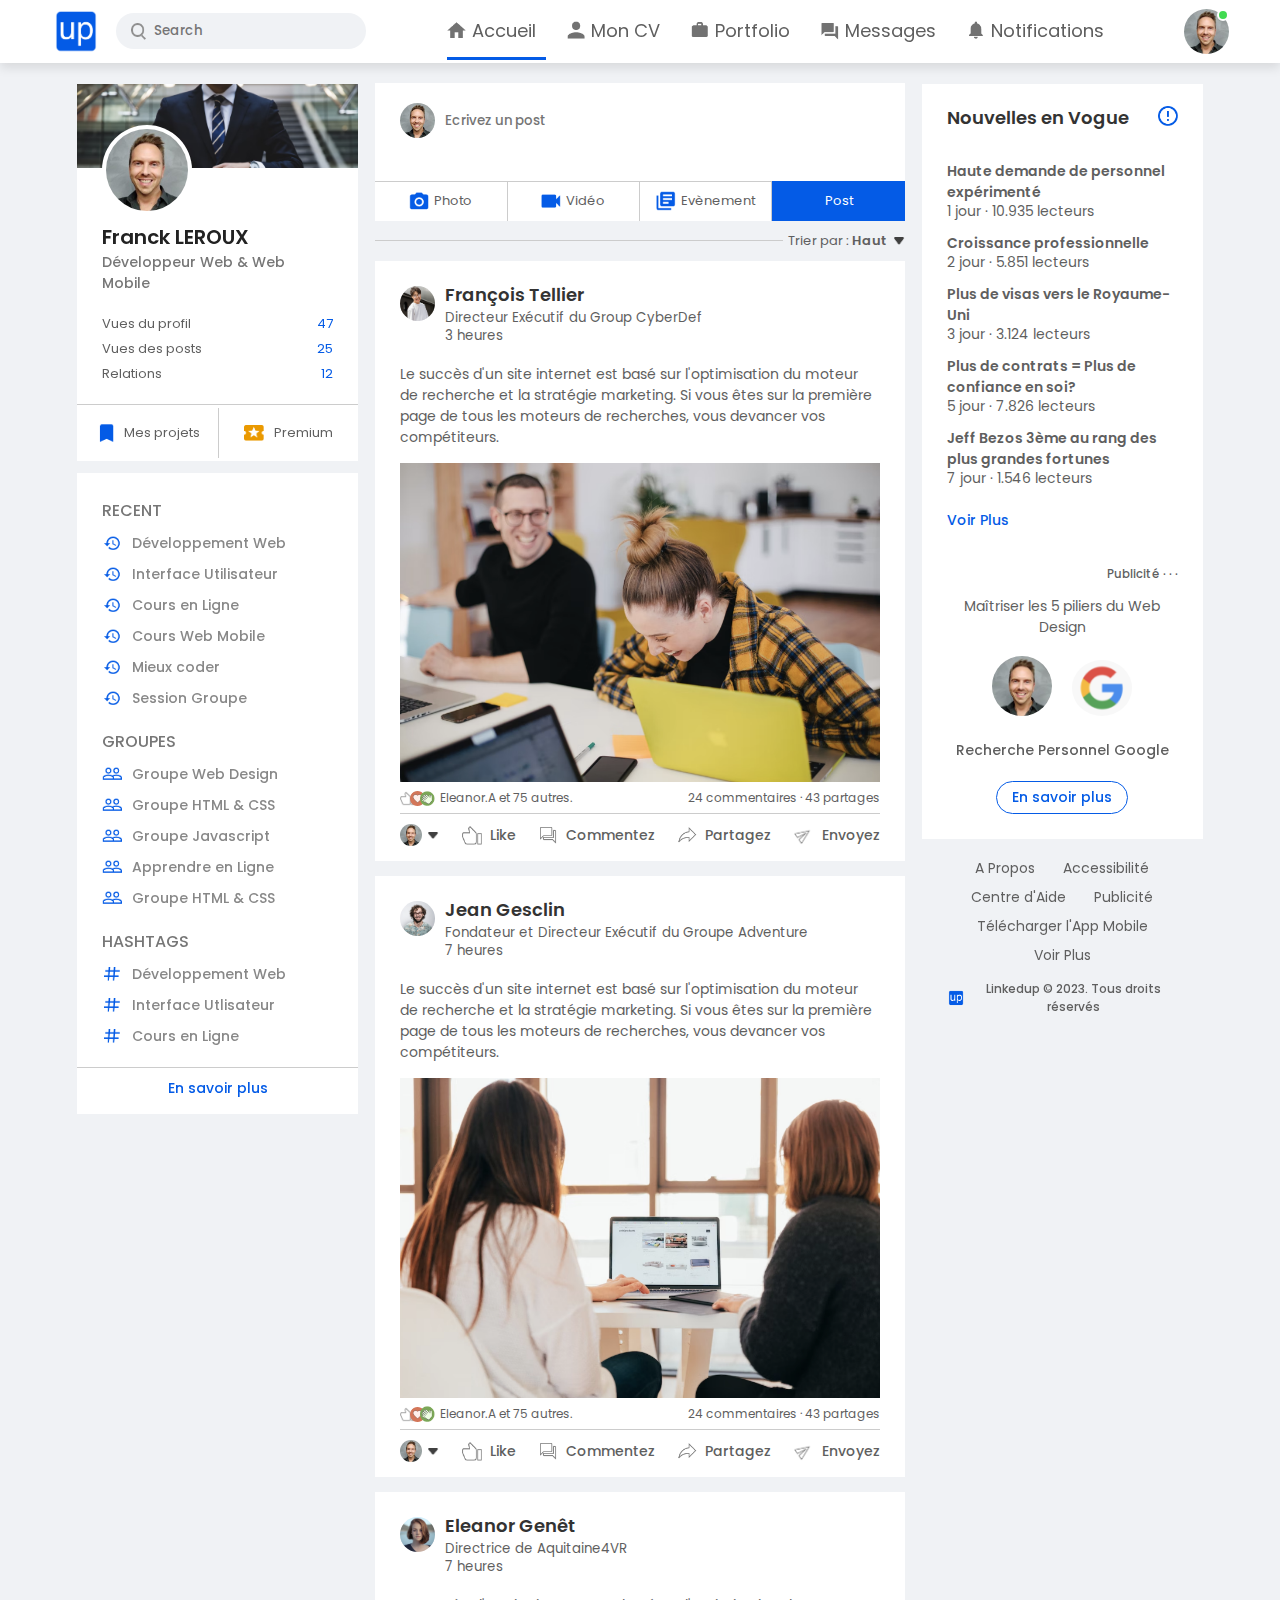
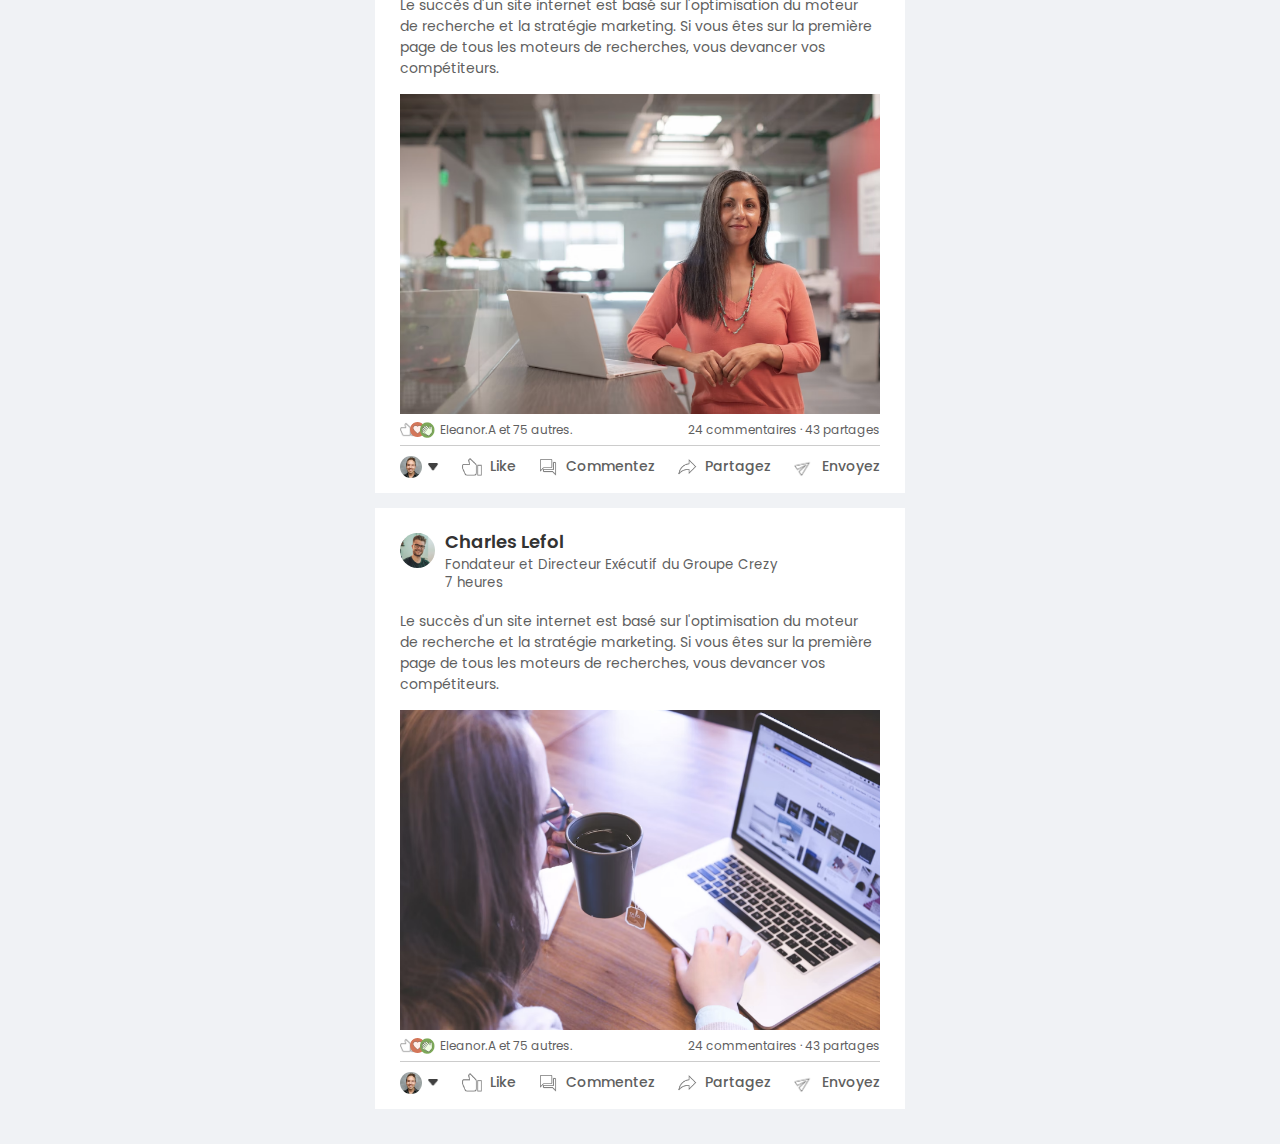
==== commit d5ff1c1d: "new" ====
--- a/index.html
+++ b/index.html
@@ -97,8 +97,8 @@
                 </div>
 
                 <div class="sidebar-profile-link">
-                    <a href="#"><img src="assets/images/items.png">Mes objets</a>
-                    <a href="#"><img src="assets/images/premium.png">Try Premium</a>
+                    <a href="#"><img src="assets/images/items.png">Mes projets</a>
+                    <a href="#"><img src="assets/images/premium.png">Premium</a>
                 </div>
             </div>
             <div class="sidebar-activity">
@@ -123,7 +123,7 @@
                     <a href="javascript:void(0)">En savoir plus</a>
                 </div>
             </div>
-
+            <p id="showMoreLink">Voir plus <b>+</b></p>
         </div>
         <!---------- MAIN_CONTENT ---------->
         <div class="main-content">
--- a/assets/css/style.css
+++ b/assets/css/style.css
@@ -178,6 +178,7 @@
     padding:5px 25px;
     margin:12px 0;
 }
+
 .sidebar-activity h3{
     color:#777;
     font-size:16px;
@@ -305,7 +306,6 @@
 /* ---------- main-content ---------- */
 .main-content{
     flex-basis:47%;
-    align-self: flex-start;
 }
 .create-post{
     background: #fff;
@@ -498,12 +498,11 @@
 }
 #dark-btn{
     display:flex;
-    position:relative;
-    margin-left:72px;
-  /*  top:45px;
-    right:30px; */
+    position:absolute;
+    top:45px;
+    right:30px; 
     background-color: #666;
-    width:44px;
+    width:45px;
     border-radius: 15px;
     padding: 2px 3px;
     cursor:pointer;
@@ -751,15 +750,113 @@
 .profile-footer .copyright-msg{
     justify-content: flex-start;
 }
-
-/* ---------- MEDIA_QUERY ---------- */
+#showMoreLink{
+    display:none;
+}
+
+/* ---------- MEDIA_QUERY_FOR_SMALL_SCREENS ---------- */
 
 @media only screen and (max-width:768px){
 
     .search-box{
+        background:transparent;
+        width:auto;
+        padding:0;
+    }
+    .search-box input{
         width:0;
+        padding:0;
     }
     .navbar-center ul li a span{
         display:none;
     }
+    .navbar-center ul li a{
+        margin:5px;
+        padding:0;
+    }
+    .navbar-center ul li a::after{
+        left:unset;
+        bottom:-20px;
+    }
+    .nav-profile-img{
+        width:35px;
+    }
+    .container{
+        width:100%;
+        padding:15px 2%;
+        justify-content: center;
+    }
+    .left-sidebar, .right-sidebar{
+        flex-basis:100%;
+        position:relative;
+        top:unset;
+    }
+    .main-content{
+        flex-basis: 100%;
+    }
+    .post-activity-link span{
+        display:none;
+    }
+    .post-activity-link img{
+        margin-right:0;
+    }
+    .create-post-links li{
+        font-size:13px;
+    }
+    .create-post-links li img{
+        width:15px;
+    }
+
+    /* ---------- MEDIA_QUERY_PROFILE_PAGE ---------- */
+
+    .profile-main, .profile-sidebar{
+        flex-basis:100%;
+    }
+    .profile-pic{
+        width:90px;
+        margin-top:-50px;
+        padding:2px;
+    }
+    .sidebar-profile-info img{
+        width:90px;
+        margin-top:-50px;
+        padding:2px;
+    }
+    .online::after{
+        width:6px;
+        height:6px;
+        border:1px solid #fff;
+    }
+    .profile-container{
+        font-size: 14px;
+    }
+    .profile-description{
+        font-size: 14px;
+    }
+    .profile-desc-row{
+        font-size: 14px;
+    }
+    .profile-desc-row img{
+        width:30px;
+    }
+    .skills-btn{
+        font-size: 14px;
+        padding:5px 5px;
+        margin:5px;
+    }
+    .profile-container-inner{
+        padding:1px 25px;
+    }
+    #showMoreLink{
+        display:block;
+        width:fit-content;
+        margin:10px auto;
+        font-size: 14px;
+        cursor:pointer;
+    }
+    .sidebar-activity{
+        display:none;
+    }
+    .sidebar-activity.show-activity{
+        display:block;
 }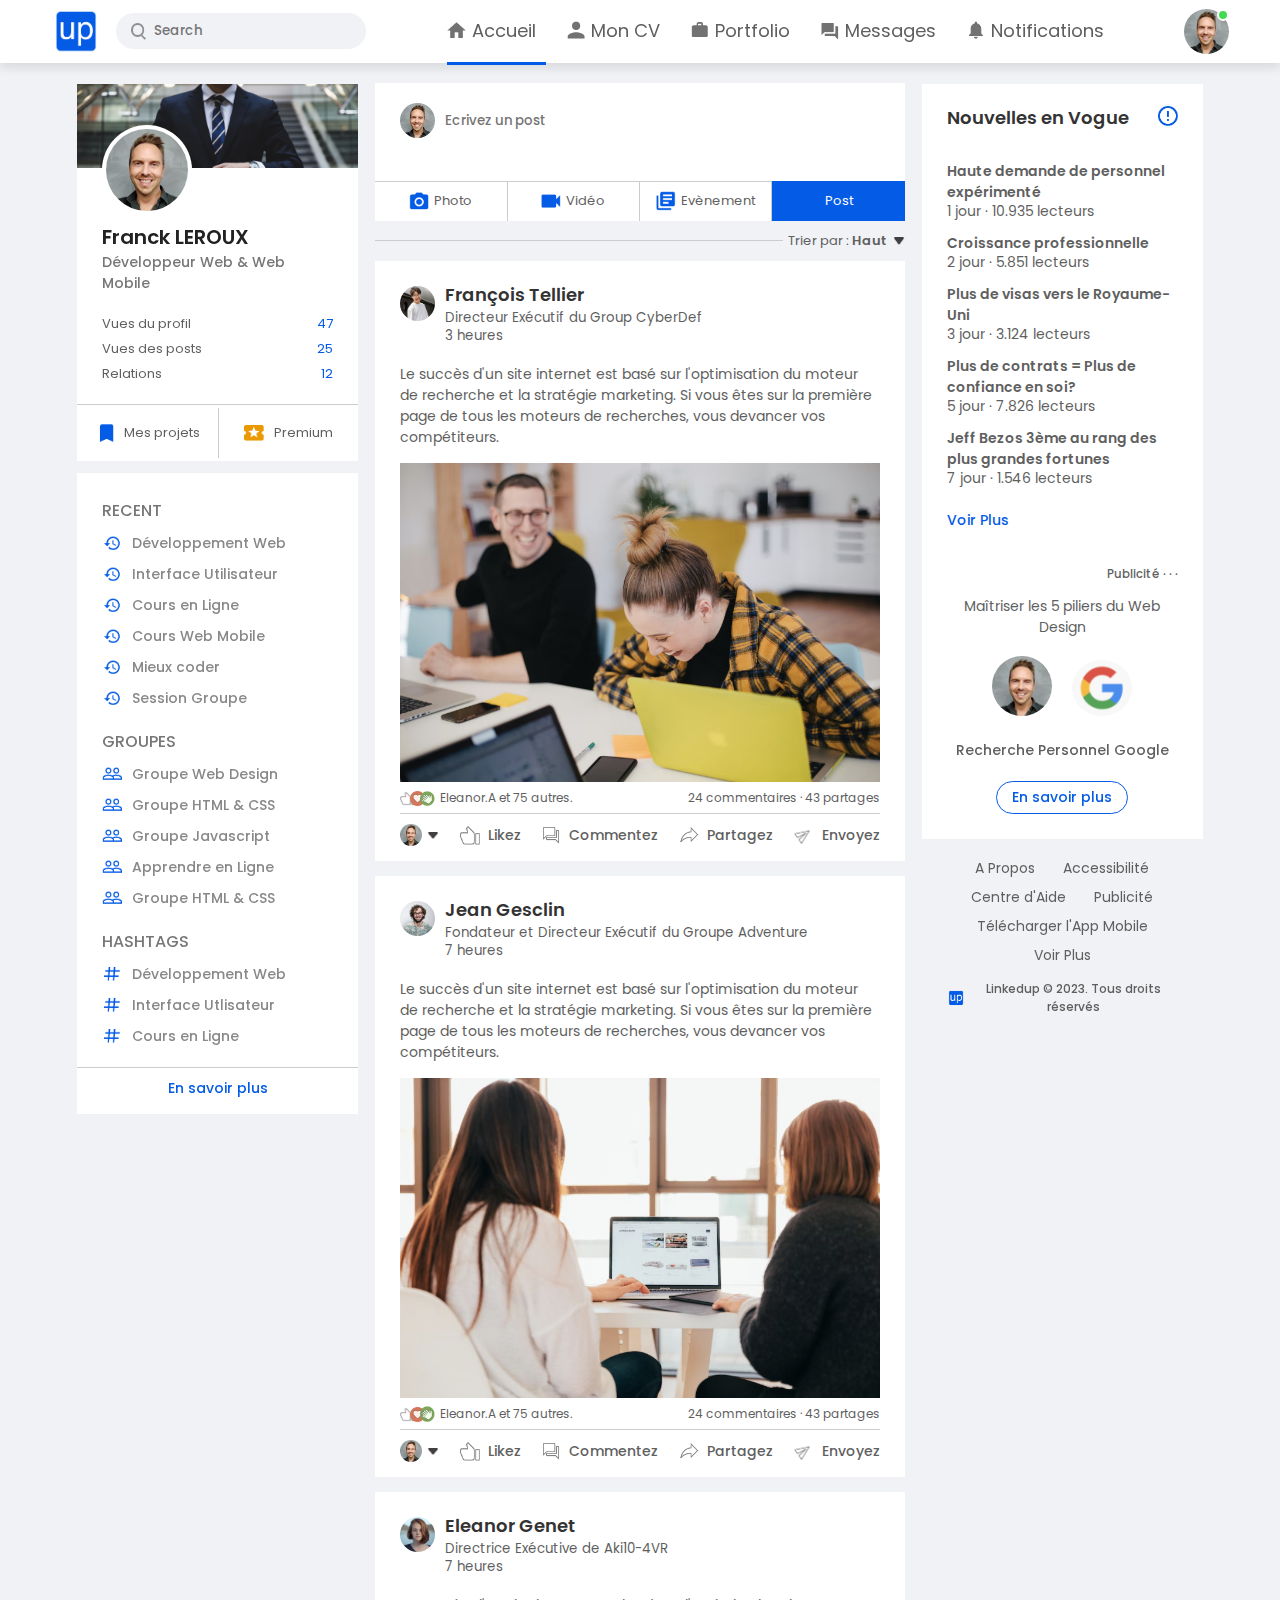
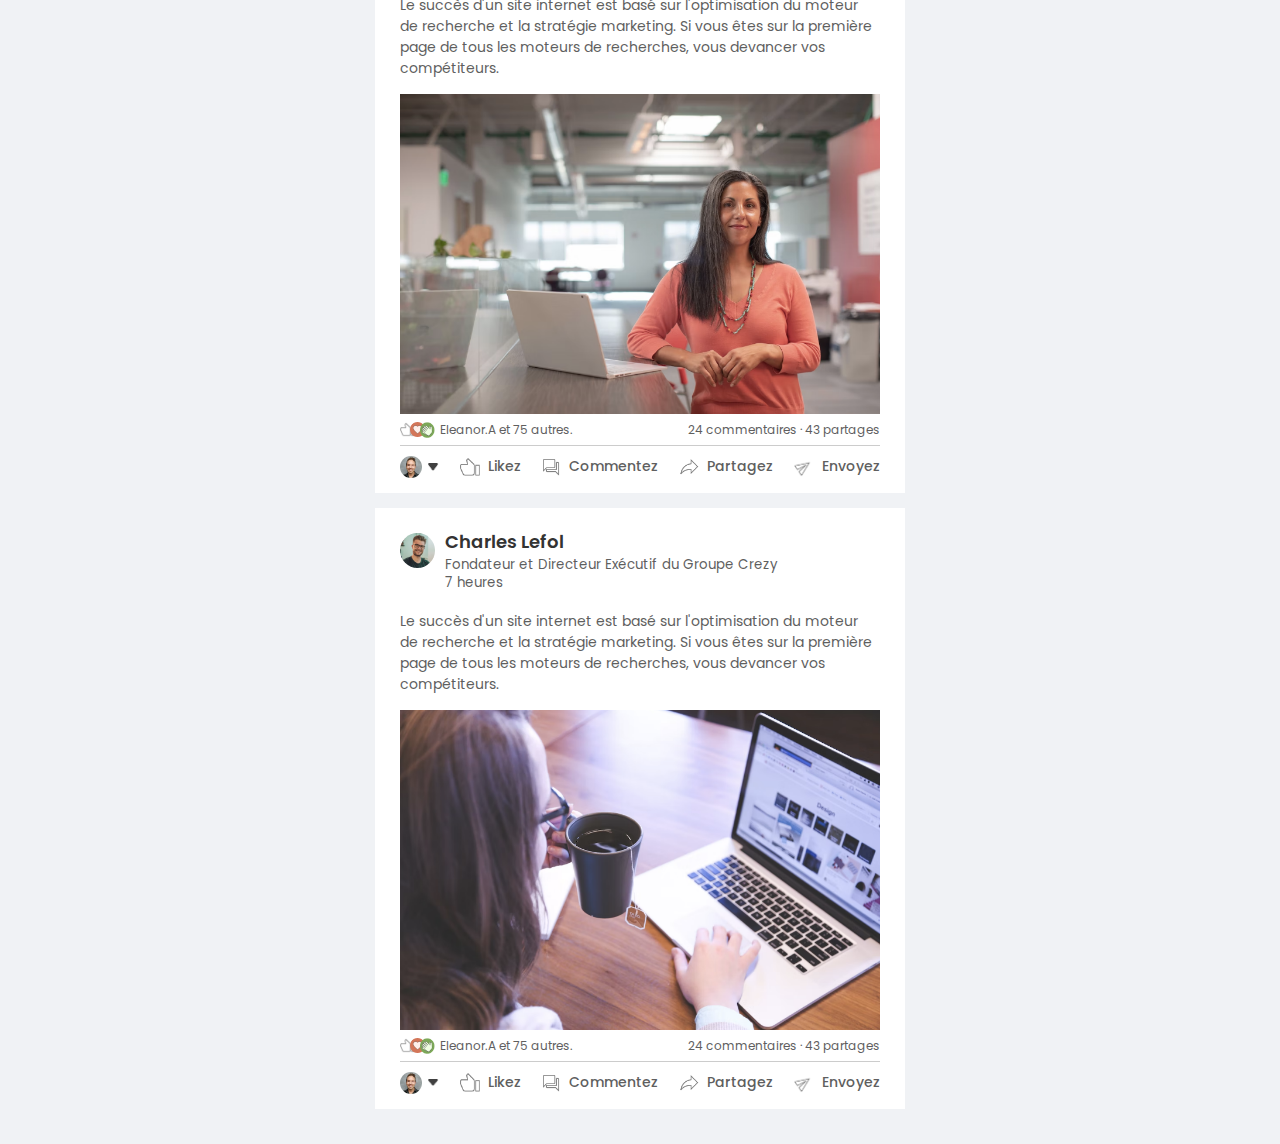
==== commit 50ee9a4e: "new" ====
--- a/index.html
+++ b/index.html
@@ -176,7 +176,7 @@
                     </div>
                     <div class="post-activity-link">
                         <img src="assets/images/like.png">
-                        <span>Like</span>
+                        <span>Likez</span>
                     </div>
                     <div class="post-activity-link">
                         <img src="assets/images/comment.png">
@@ -223,7 +223,7 @@
                     </div>
                     <div class="post-activity-link">
                         <img src="assets/images/like.png">
-                        <span>Like</span>
+                        <span>Likez</span>
                     </div>
                     <div class="post-activity-link">
                         <img src="assets/images/comment.png">
@@ -243,8 +243,8 @@
                 <div class="post-author">
                     <img src="assets/images/user-3.png">
                     <div>
-                        <h1>Eleanor Genêt</h1>
-                        <small>Directrice de Aquitaine4VR</small>
+                        <h1>Eleanor Genet</h1>
+                        <small>Directrice Exécutive de Aki10-4VR</small>
                         <small>7 heures</small>
                     </div>
                 </div>
@@ -270,7 +270,7 @@
                     </div>
                     <div class="post-activity-link">
                         <img src="assets/images/like.png">
-                        <span>Like</span>
+                        <span>Likez</span>
                     </div>
                     <div class="post-activity-link">
                         <img src="assets/images/comment.png">
@@ -317,7 +317,7 @@
                     </div>
                     <div class="post-activity-link">
                         <img src="assets/images/like.png">
-                        <span>Like</span>
+                        <span>Likez</span>
                     </div>
                     <div class="post-activity-link">
                         <img src="assets/images/comment.png">
--- a/assets/css/style.css
+++ b/assets/css/style.css
@@ -71,7 +71,7 @@
     background-color: #045be6;
     position:absolute;
     left:5px;
-    bottom:-15px;
+    bottom:-20px;
     transition: width 0.4s;
 }
 .navbar-center ul li a:hover::after,
@@ -499,7 +499,7 @@
 #dark-btn{
     display:flex;
     position:absolute;
-    top:45px;
+    top:44px;
     right:30px; 
     background-color: #666;
     width:45px;
